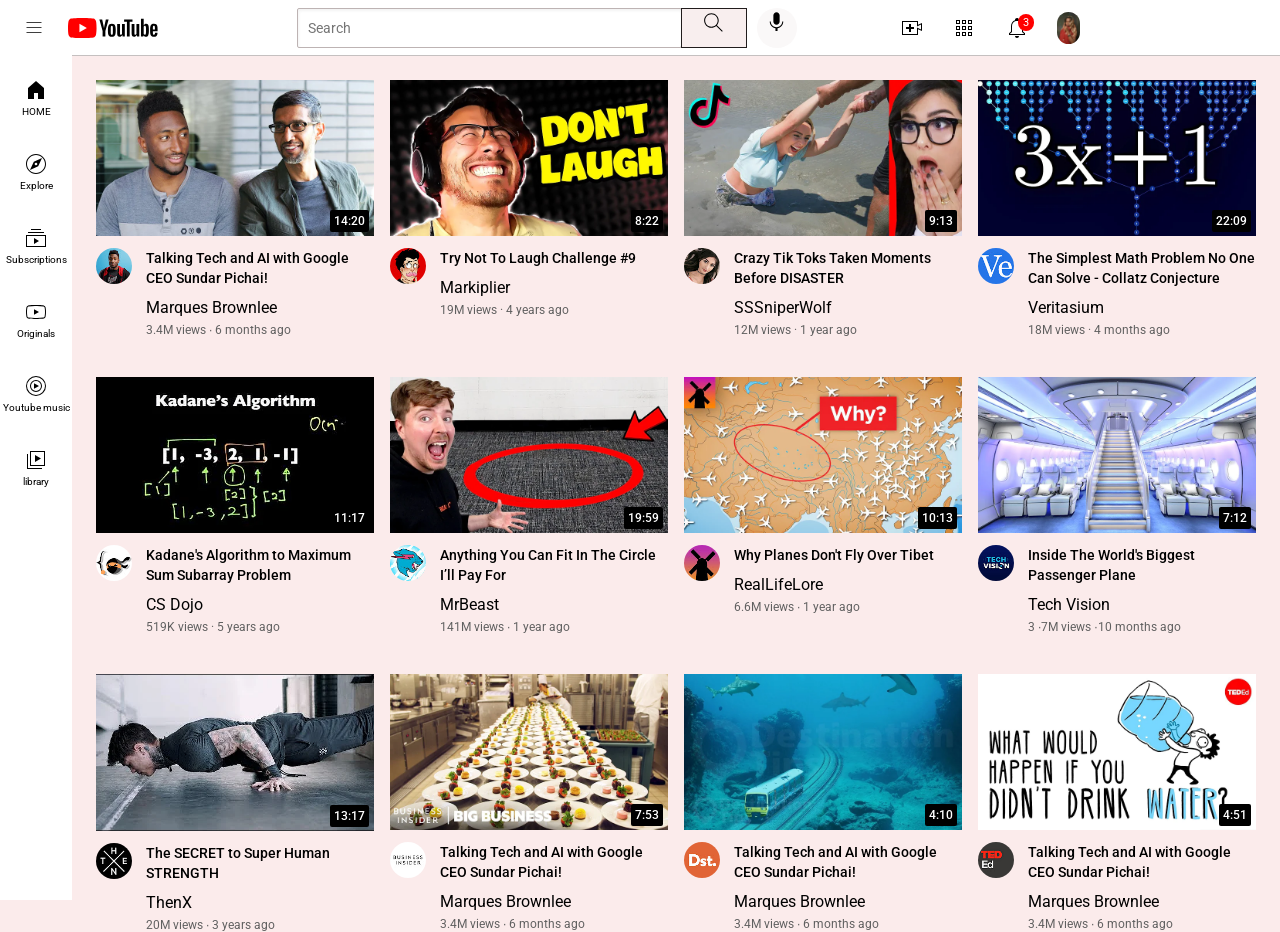
==== index.html @ 26a64274 "Update and rename 01.YoUTUBE.html to index.html" ====
<!DOCTYPE html>
<!--type &enter to bring out html snippet-->
<html lang="en">
<head>
    <meta charset="UTF-8">
    <meta name="viewport" content="width=device-width, initial-scale=1.0">
    <title>Youtube.com clone</title>
    <link rel="preconnect" href="https://fonts.googleapis.com">
<link rel="preconnect" href="https://fonts.gstatic.com" crossorigin>
<link href="https://fonts.googleapis.com/css2?family=Roboto+Condensed:wght@400;700&family=Roboto:wght@400;500;700&display=swap" rel="stylesheet">
<link rel="stylesheet" href="/styles/video.css">
<link rel="stylesheet" href="/styles/gen.css">
<link rel="stylesheet" href="/styles/header.css">
<link rel="stylesheet" href="/styles/sidebar.css">
</head>
<body>
    <div class="header">
        <!--div is used to create container-->
        <div class="left-section">
            <img class="hamburger-menu" src="/icons/hamburger-menu.svg" alt="">
            <img class="notifications" src="/icons/youtube-logo.svg" alt="">
        </div>
        <div class="middle-section">
            <input class="search-bar" type="text" placeholder="Search">
            <!--use class to style-->
        <button class="search-button"><img class="search-icon" src="/icons/search.svg" alt="">
            <div class="tool-tip">Search</div> </button> </button>
    <button class="voice"><img class="voice-icon" src="/icons/voice-search-icon.svg" alt="">
        <div class="tool-tip">Search with voice</div></button>
    
</div>
        <div class="right-section">
           <div class="upload-icon"><img class="upload" src="/icons/upload.svg" alt=""> 
            <div class="tool-tip">Create</div>
        </div> 
            <img class="you-apps" src="/icons/youtube-apps.svg" alt="">
            <div class="note-icon"><img class="notify" src="/icons/notifications.svg" alt=""> 
                
                <div class="note-count" >3</div>
                <div class="tool-tip">notification</div>
            </div>
            
        <img class="my-chan" src="/images/1677268878325.jpg" alt="">
        </div>
        
    </div>
    
    <div class="sidebar">
        <div class="sidebar-link"><img src="/icons/home.svg" alt="">
        <div>HOME</div>
        </div>
        <div class="sidebar-link"><img src="/icons/explore.svg" alt="">
        <div>Explore</div>
        </div>
        <div class="sidebar-link"><img src="/icons/subscriptions.svg" alt="">
        <div>Subscriptions</div>
        </div>
        <div class="sidebar-link"><img src="/icons/originals.svg" alt="">
        <div>Originals</div>
        </div>
        <div class="sidebar-link"><img src="/icons/youtube-music.svg" alt="">
        <div>Youtube music</div>
        </div>
        <div class="sidebar-link"><img src="/icons/library.svg" alt="">
        <div>library</div></div>
    </div>
    <div class="video-grid">
        <div class="video-preview">
            <div class="thumbnail-row">  <img class="thumbnail" src="/thumbnails/thumbnail-1 (1).webp" alt="myself" ;>
<div class="vid-time">14:20</div>
            </div>
            <div class="vid-info-grid">
                <div class="chan-pic"> <img class="profile" src="/channel/channel-1.jpeg" alt="">   </div>
            <div class="vid-info">
                <p class="video-title">Talking Tech and AI with Google CEO Sundar Pichai!</p>
                <p vid-author>Marques Brownlee</p>
                  <p class="vid-stats">3.4M views  &#8729; 6 months ago</p></div></div>
          
             </div> 
             <div class="video-preview">
                <div class="thumbnail-row">  <img class="thumbnail" src="/thumbnails/thumbnail-2.webp" alt="myself" ;>
                    <div class="vid-time2">8:22</div>
                </div>
                <div class="vid-info-grid">
                    <div class="chan-pic"> <img class="profile" src="/channel/channel-2.jpeg" alt="">   </div>
                <div class="vid-info">
                    <p class="video-title">Try Not To Laugh Challenge #9</p>
                    <p vid-author>Markiplier</p>
                      <p class="vid-stats"> 19M views · 4 years ago</p></div></div>
              
                 </div> 
              
                 <div class="video-preview">
                    <div class="thumbnail-row">  <img class="thumbnail" src="/thumbnails/thumbnail-3.webp" alt="myself" ;>
                        <div class="vid-time3">9:13</div>
                    </div>
                    <div class="vid-info-grid">
                        <div class="chan-pic"> <img class="profile" src="/channel/channel-3.jpeg" alt="">   </div>
                    <div class="vid-info">
                        
                        <p class="video-title">
                            Crazy Tik Toks Taken Moments Before DISASTER </p>
                        <p vid-author>SSSniperWolf</p>
                          <p class="vid-stats">12M views · 1 year ago</p></div></div>
                  
                     </div> 
                     <div class="video-preview">
                        <div class="thumbnail-row">  <img class="thumbnail" src="/thumbnails/thumbnail-4.webp" alt="myself" ;>
                            <div class="vid-time4">22:09</div>
                        </div>
                        <div class="vid-info-grid">
                            <div class="chan-pic"> <img class="profile" src="/channel/channel-4.jpeg" alt="">   </div>
                        <div class="vid-info">
                            <p class="video-title">The Simplest Math Problem No One Can Solve - Collatz Conjecture</p>
                            <p vid-author>Veritasium
                                
                               </p>
                              <p class="vid-stats"> 18M views · 4 months ago</p></div></div>
                      
                         </div> 
                         <div class="video-preview">
                            <div class="thumbnail-row">  <img class="thumbnail" src="/thumbnails/thumbnail-5.webp" alt="myself" ;>
                                <div class="vid-time5">11:17</div>
                            </div>
                            <div class="vid-info-grid">
                                <div class="chan-pic"> <img class="profile" src="/channel/channel-5.jpeg" alt="">   </div>
                                <div class="vid-info">
                                    <p class="video-title">Kadane's Algorithm to Maximum Sum Subarray Problem

                                       
                                        
                                       </p>
                                    <p vid-author> CS Dojo</p>
                                      <p class="vid-stats"> 519K views · 5 years ago</p></div></div>
                              
                                 </div> 
                                 <div class="video-preview">
                                    <div class="thumbnail-row">  <img class="thumbnail" src="/thumbnails/thumbnail-6.webp" alt="myself" ;>
                                        <div class="vid-time6">19:59</div>
                                    </div>
                                    <div class="vid-info-grid">
                                        <div class="chan-pic"> <img class="profile" src="/channel/channel-6.jpeg" alt="">   </div>
                                    <div class="vid-info">
                                        <p class=" video-title"> Anything You Can Fit In The Circle I&#146;ll Pay For

                                            
                                            
                                    </p>
                                        <p vid-author>MrBeast</p>
                                          <p class="vid-stats">141M views &#8729; 1 year ago </p></div></div>
                                 </div>
                                          <div class="video-preview">
                                            <div class="thumbnail-row">  <img class="thumbnail" src="/thumbnails/thumbnail-7.webp" alt="myself" ;>
                                                <div class="vid-time7">10:13</div>
                                            </div>
                                            <div class="vid-info-grid">
                                                <div class="chan-pic"> <img class="profile" src="/channel/channel-7.jpeg" alt="">   </div>
                                            <div class="vid-info">
                                                <p class="video-title">
                                                    Why Planes Don't Fly Over Tibet</p>
                                                <p vid-author> RealLifeLore</p>
                                                  <p class="vid-stats">
                                                    
                                                    6.6M views &#8729; 1 year ago </p></div></div>
                                          
                                             </div> 
                                             <div class="video-preview">
                                                <div class="thumbnail-row">  <img class="thumbnail" src="/thumbnails/thumbnail-8.webp" alt="myself" ;>
                                                    <div class="vid-time8">7:12</div>
                                                </div>
                                                <div class="vid-info-grid">
                                                    <div class="chan-pic"> <img class="profile" src="/channel/channel-8.jpeg" alt="">   </div>
                                                    <div class="vid-info">
                                                        <p class="video-title">Inside The World's Biggest Passenger Plane

                                                            
                                                            
                                                           </p>
                                                            <p vid-author>Tech Vision</p>
                                                          <p class="vid-stats"> 3 &#8729;7M views &#8729;10 months ago </p></div></div>
                                                  
                                                     </div> 
                                                     <div class="video-preview">
                                                        <div class="thumbnail-row">  <img class="thumbnail" src="/thumbnails/thumbnail-9.webp" alt="myself" ;>
                                                            <div class="vid-time9">13:17</div>
                                                        </div>
                                                        <div class="vid-info-grid">
                                                            <div class="chan-pic"> <img class="profile" src="/channel/channel-9.jpeg" alt="">   </div>
                                                        <div class="vid-info">
                                                            <p class="video-title">
                                                                The SECRET to Super Human STRENGTH</p>
                                                            
                                                            <p vid-author>ThenX</p>
                                                              <p class="vid-stats">20M views &#8729;  3 years ago </p></div> </div>
                                                     </div>
                                                              <div class="video-preview">
                                                                <div class="thumbnail-row">  <img class="thumbnail" src="/thumbnails/thumbnail-10.webp" alt="myself" ;>
                                                                    <div class="vid-time10">7:53</div>
                                                                </div>
                                                                <div class="vid-info-grid">
                                                                    <div class="chan-pic"> <img class="profile" src="/channel/channel-10.jpeg" alt="">   </div>
                                                                <div class="vid-info">
                                                                    <p class="video-title">Talking Tech and AI with Google CEO Sundar Pichai!</p>
                                                                    <p vid-author>Marques Brownlee</p>
                                                                      <p class="vid-stats">3.4M views  &#8729; 6 months ago</p></div></div>
                                                              
                                                                 </div> 
                                                                 <div class="video-preview">
                                                                    <div class="thumbnail-row">  <img class="thumbnail" src="/thumbnails/thumbnail-11.webp" alt="myself" ;>
                                                                        <div class="vid-time11">4:10</div>
                                                                    </div>
                                                                    <div class="vid-info-grid">
                                                                        <div class="chan-pic"> <img class="profile" src="/channel/channel-11.jpeg" alt="">   </div>
                                                                        <div class="vid-info">
                                                                            <p class="video-title">Talking Tech and AI with Google CEO Sundar Pichai!</p>
                                                                            <p vid-author>Marques Brownlee</p>
                                                                              <p class="vid-stats">3.4M views  &#8729; 6 months ago</p></div></div>
                                                                      
                                                                         </div> 
                                                                         <div class="video-preview">
                                                                            <div class="thumbnail-row">  <img class="thumbnail" src="/thumbnails/thumbnail-12.webp" alt="myself" ;>
                                                                                <div class="vid-time12">4:51</div>
                                                                            </div>
                                                                            <div class="vid-info-grid">
                                                                                <div class="chan-pic"> <img class="profile" src="/channel/channel-12.jpeg" alt="">   </div>
                                                                            <div class="vid-info">
                                                                                <p class="video-title">Talking Tech and AI with Google CEO Sundar Pichai!</p>
                                                                                <p vid-author>Marques Brownlee</p>
                                                                                  <p class="vid-stats">3.4M views  &#8729; 6 months ago</p></div></div>
                                                                          
                                     </div> 
    </div>
 
                    
</body>
</html>
---- styles/video.css ----
.thumbnail {
    width: 100%;
}

.profile {
    width: 36px;
    border-radius: 40px;
}

.video-title {
    margin-top: 0px;
    font-size: 14px;
    font-weight: 500;
    line-height: 20px;
    margin-bottom: 10px;
}
.thumbnail-row {
    margin-bottom: 12px;
    position: relative;
    margin-bottom: 8px;
}

.vid-author,
.vid-stats {
font-size: 12px;
    color:rgb(96, 96, 96) ;
}

.vid-stats {
    margin-top: 6px;
}
.vid-info-grid {
    display: grid;
    grid-template-columns: 50px 1fr;
}
.video-grid {
    display: grid;
    grid-template-columns: 1fr 1fr 1fr;
    column-gap: 16px;
row-gap: 40px;
}

@media (max-width: 750px) {
    .video-grid {
grid-template-columns: 1fr 1fr;
    }
}
@media (min-width: 751px) and (max-width: 999px) {
    .video-grid {
grid-template-columns: 1fr 1fr 1fr;
    }
}
@media (min-width: 1000px) {
    .video-grid {
grid-template-columns: 1fr 1fr 1fr 1fr;
    }
}

.vid-time {
    background-color: black;
    color: white;
    position: absolute;
    bottom: 8px;
    right: 5px;
    font-family: Roboto, Arial;
    font-size: 12px;
    font-weight: 500;
   padding: 4px;
    border-radius: 2px;
}
.vid-time2 {
    background-color: black;
    color: white;
    position: absolute;
    bottom: 8px;
    right: 5px;
    font-family: Roboto, Arial;
    font-size: 12px;
    font-weight: 500;
    padding-left: 4px;
    padding-top: 4px;
    padding-right: 4px;
    padding-bottom: 4px;
    border-radius: 2px;
}
.vid-time3 {
    background-color: black;
    color: white;
    position: absolute;
    bottom: 8px;
    right: 5px;
    font-family: Roboto, Arial;
    font-size: 12px;
    font-weight: 500;
    padding-left: 4px;
    padding-top: 4px;
    padding-right: 4px;
    padding-bottom: 4px;
    border-radius: 2px;
}
.vid-time4 {
    background-color: black;
    color: white;
    position: absolute;
    bottom: 8px;
    right: 5px;
    font-family: Roboto, Arial;
    font-size: 12px;
    font-weight: 500;
    padding-left: 4px;
    padding-top: 4px;
    padding-right: 4px;
    padding-bottom: 4px;
    border-radius: 2px;
}
.vid-time5 {
    background-color: black;
    color: white;
    position: absolute;
    bottom: 8px;
    right: 5px;
    font-family: Roboto, Arial;
    font-size: 12px;
    font-weight: 500;
    padding-left: 4px;
    padding-top: 4px;
    padding-right: 4px;
    padding-bottom: 4px;
    border-radius: 2px;
}
.vid-time6 {
    background-color: black;
    color: white;
    position: absolute;
    bottom: 8px;
    right: 5px;
    font-family: Roboto, Arial;
    font-size: 12px;
    font-weight: 500;
    padding-left: 4px;
    padding-top: 4px;
    padding-right: 4px;
    padding-bottom: 4px;
    border-radius: 2px;
}
.vid-time7 {
    background-color: black;
    color: white;
    position: absolute;
    bottom: 8px;
    right: 5px;
    font-family: Roboto, Arial;
    font-size: 12px;
    font-weight: 500;
    padding-left: 4px;
    padding-top: 4px;
    padding-right: 4px;
    padding-bottom: 4px;
    border-radius: 2px;
}
.vid-time8 {
    background-color: black;
    color: white;
    position: absolute;
    bottom: 8px;
    right: 5px;
    font-family: Roboto, Arial;
    font-size: 12px;
    font-weight: 500;
    padding-left: 4px;
    padding-top: 4px;
    padding-right: 4px;
    padding-bottom: 4px;
    border-radius: 2px;
}
.vid-time9 {
    background-color: black;
    color: white;
    position: absolute;
    bottom: 8px;
    right: 5px;
    font-family: Roboto, Arial;
    font-size: 12px;
    font-weight: 500;
    padding-left: 4px;
    padding-top: 4px;
    padding-right: 4px;
    padding-bottom: 4px;
    border-radius: 2px;
}
.vid-time10 {
    background-color: black;
    color: white;
    position: absolute;
    bottom: 8px;
    right: 5px;
    font-family: Roboto, Arial;
    font-size: 12px;
    font-weight: 500;
    padding-left: 4px;
    padding-top: 4px;
    padding-right: 4px;
    padding-bottom: 4px;
    border-radius: 2px;
}
.vid-time11 {
    background-color: black;
    color: white;
    position: absolute;
    bottom: 8px;
    right: 5px;
    font-family: Roboto, Arial;
    font-size: 12px;
    font-weight: 500;
    padding-left: 4px;
    padding-top: 4px;
    padding-right: 4px;
    padding-bottom: 4px;
    border-radius: 2px;
}
.vid-time12 {
    background-color: black;
    color: white;
    position: absolute;
    bottom: 8px;
    right: 5px;
    font-family: Roboto, Arial;
    font-size: 12px;
    font-weight: 500;
    padding-left: 4px;
    padding-top: 4px;
    padding-right: 4px;
    padding-bottom: 4px;
    border-radius: 2px;
}
---- styles/gen.css ----
p {
    font-family: ROBOTO, Arial;
    margin-top: 0px;
    margin-bottom: 0px;
}
body {
    /*This style is inherited*/
    margin: 0px;
    padding-top: 80px;
    padding-left: 96px;
    padding-right: 24px;
    background-color: rgb(251, 235, 235);
}
---- styles/header.css ----
.header {
    height: 55px;
    display: flex;
    flex-direction: row;
    justify-content: space-between;
    position: fixed;
    top: 0px;
    left: 0px;
    right: 0px;
    /*objects with a higher z-index will be placed on object with a lower z-index*/
    z-index: 100px;
    background-color: white;
    border-bottom-width:1px ;
    border-bottom-style:solid ;
    border-bottom-color:rgb(197, 192, 192) ;
}
.left-section {

    display: flex;
    align-items: center;
}
.middle-section {
    display: flex;
    
    flex: 1;
    
    align-items: center;
    margin-left: 70px;
    margin-right: 35px;
    max-width: 500px;
}
.right-section {
    margin-right: 200px;
    width: 180px;
    display: flex;
    align-items: center;
    justify-content: space-between;
    /*flex shrink prevents the items from shrinking*/
    flex-shrink: 0;
}
.hamburger-menu {
height: 20px;
margin-left: 24px;
margin-right: 24px;
}
.notifications {
height: 20px;
}
.search-icon {
    
    height: 25px ;
    
}
.search-bar {
    flex: 1;
    height: 36px;
    padding-left: 10px;
    font-size: 16px;
    width: 0;
    border: 1px solid #bdb3b3;;
    
    border-radius: 2px;
    box-shadow: inset 1px 2px 3px rgba(0, 0, 0, 0.05);
}
.search-bar::placeholder {
    font-family: Roboto, Arial;
    font-size: 14px;
}
.search-button {
    height: 40px;
    width: 66px;
    background-color: rgb(248, 238, 238);
    border-style: solid;
    border-width: 1px;
    border-color: rgb(33, 28, 28);
    margin-left: -1px;
    margin-right: 10px;
    position: relative;
}
.search-button,
.voice,
.upload-icon,
.note-icon {
    display: flex;
    justify-content: center;
    align-items: centre;
    position: relative;}

.search-button .tool-tip,
.voice .tool-tip,
.upload-icon .tool-tip, 
.note-icon .tool-tip{
    font-family: Roboto,Arial;
    position: absolute;
    background-color: grey;
    color: white;
    top: 70%;
    padding-top: 4px;
    padding-left: 8px;
    padding-right: 8px;
    padding-bottom: 4px;
    border-radius: 4px;
    font-size: 12px;
    bottom: -30pxs;
    opacity: 0;
    transition: opacity 0.15s;
    pointer-events: none;
    white-space: nowrap;
}
.search-button:hover .tool-tip,
.voice:hover .tool-tip,
.upload-icon:hover .tool-tip,
.note-icon:hover .tool-tip {
    opacity: 1;
}


.voice {
 height: 40px;
    width: 40px;
    border-radius: 20px;
    border: none;
    background-color: rgb(250, 248, 248);
    position: relative;
    
}
.voice-icon {
    height: 25px;
    
    
}
.upload {
    height:24px ;
}
.you-apps {
    height: 24px;
}
.notify {
    height: 24px;
}
.note-icon {
    position: relative;
}
.note-count {
    position: absolute;
    top: -2px;
    right: -5px;
    background-color: red;
    color: white;
    font-family: Roboto, Arial;
    font-size: 11px;
    padding-bottom: 2px;
    border-radius: 10px;
    padding-left: 5px;
    padding-right: 5px;
    padding-top: 2px;
}
.my-chan {
    height: 32px;
    border-radius: 16px;
}
---- styles/sidebar.css ----
.sidebar {
    position: fixed;
    top: 55px;
    bottom: 0;
    left: 0;
    background-color: white;
    width: 72px;
    z-index: 200px;
    padding-top: 5px;
}
.sidebar-link {
    display: flex;
    height: 74px;
    justify-content: center;
    align-items: center;
    flex-direction: column;
    cursor: pointer;
    
}
.sidebar-link:hover {
    background-color: rgb(246, 238, 238);
}
.sidebar-link img {
    height: 24px;
    margin-bottom: 4px;
}
.sidebar-link div {
    font-size: 10px;
    font-family: Roboto, Arial;
   
}
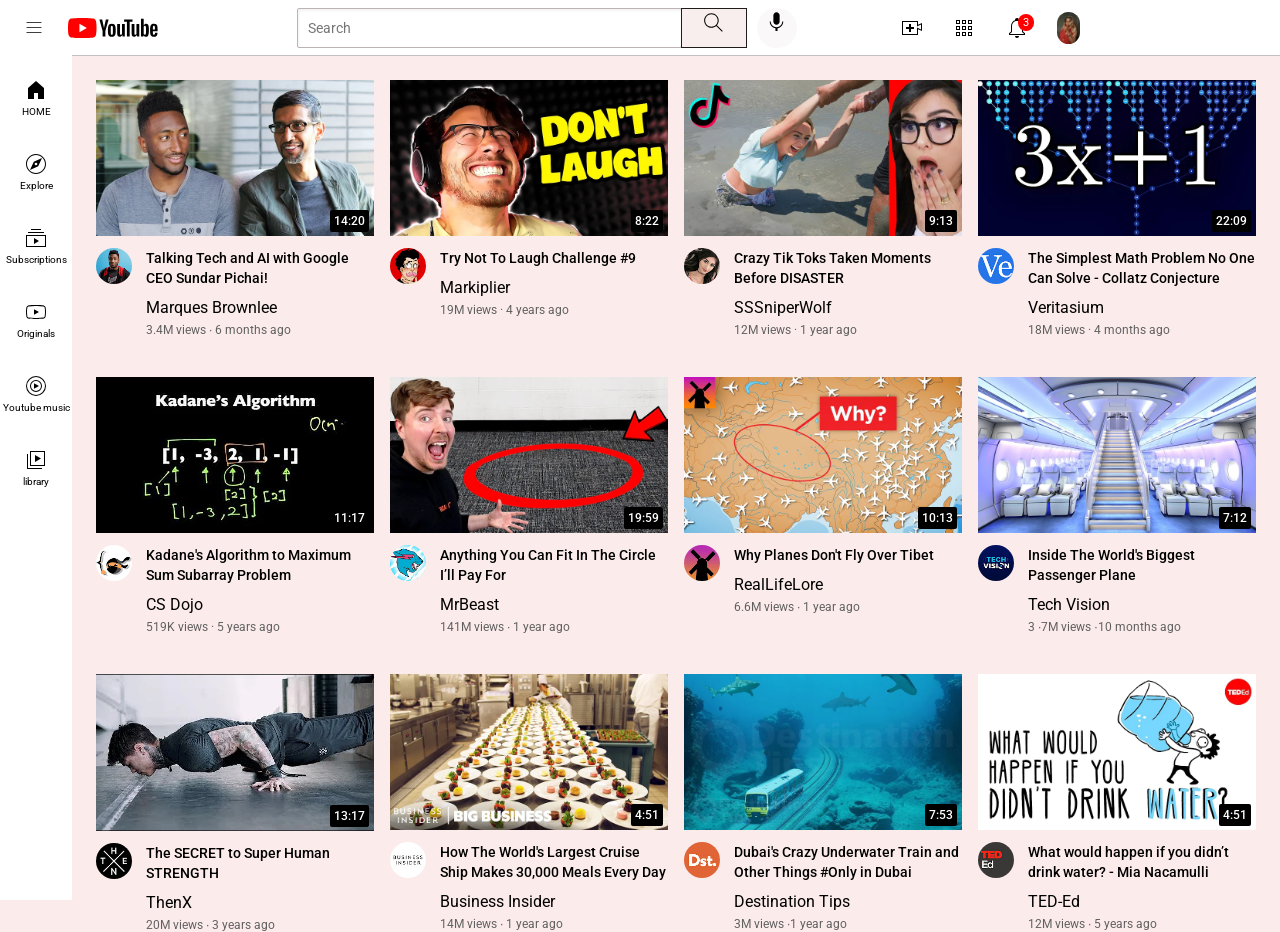
==== commit b97803e6: "Add files via upload" ====
--- a/index.html
+++ b/index.html
@@ -8,69 +8,72 @@
     <link rel="preconnect" href="https://fonts.googleapis.com">
 <link rel="preconnect" href="https://fonts.gstatic.com" crossorigin>
 <link href="https://fonts.googleapis.com/css2?family=Roboto+Condensed:wght@400;700&family=Roboto:wght@400;500;700&display=swap" rel="stylesheet">
-<link rel="stylesheet" href="/styles/video.css">
-<link rel="stylesheet" href="/styles/gen.css">
-<link rel="stylesheet" href="/styles/header.css">
-<link rel="stylesheet" href="/styles/sidebar.css">
+<link rel="stylesheet" href="styles/video.css">
+<link rel="stylesheet" href="styles/gen.css">
+<link rel="stylesheet" href="styles/header.css">
+<link rel="stylesheet" href="styles/sidebar.css">
 </head>
 <body>
     <div class="header">
         <!--div is used to create container-->
         <div class="left-section">
-            <img class="hamburger-menu" src="/icons/hamburger-menu.svg" alt="">
-            <img class="notifications" src="/icons/youtube-logo.svg" alt="">
+            <img class="hamburger-menu" src="icons/hamburger-menu.svg" alt="">
+            <img class="notifications" src="icons/youtube-logo.svg" alt="">
         </div>
         <div class="middle-section">
             <input class="search-bar" type="text" placeholder="Search">
             <!--use class to style-->
-        <button class="search-button"><img class="search-icon" src="/icons/search.svg" alt="">
+        <button class="search-button"><img class="search-icon" src="icons/search.svg" alt="">
             <div class="tool-tip">Search</div> </button> </button>
-    <button class="voice"><img class="voice-icon" src="/icons/voice-search-icon.svg" alt="">
+    <button class="voice"><img class="voice-icon" src="icons/voice-search-icon.svg" alt="">
         <div class="tool-tip">Search with voice</div></button>
     
 </div>
         <div class="right-section">
-           <div class="upload-icon"><img class="upload" src="/icons/upload.svg" alt=""> 
+           <div class="upload-icon"><img class="upload" src="icons/upload.svg" alt=""> 
             <div class="tool-tip">Create</div>
         </div> 
-            <img class="you-apps" src="/icons/youtube-apps.svg" alt="">
-            <div class="note-icon"><img class="notify" src="/icons/notifications.svg" alt=""> 
+           <div class="su-apps">
+            <img class="you-apps" src="icons/youtube-apps.svg" alt="">
+            <div class="tool-tip">Youtube apps</div>
+           </div> 
+            <div class="note-icon"><img class="notify" src="icons/notifications.svg" alt=""> 
                 
                 <div class="note-count" >3</div>
                 <div class="tool-tip">notification</div>
             </div>
             
-        <img class="my-chan" src="/images/1677268878325.jpg" alt="">
+        <img class="my-chan" src="images/1677268878325.jpg" alt="">
         </div>
         
     </div>
     
     <div class="sidebar">
-        <div class="sidebar-link"><img src="/icons/home.svg" alt="">
+        <div class="sidebar-link"><img src="icons/home.svg" alt="">
         <div>HOME</div>
         </div>
-        <div class="sidebar-link"><img src="/icons/explore.svg" alt="">
+        <div class="sidebar-link"><img src="icons/explore.svg" alt="">
         <div>Explore</div>
         </div>
-        <div class="sidebar-link"><img src="/icons/subscriptions.svg" alt="">
+        <div class="sidebar-link"><img src="icons/subscriptions.svg" alt="">
         <div>Subscriptions</div>
         </div>
-        <div class="sidebar-link"><img src="/icons/originals.svg" alt="">
+        <div class="sidebar-link"><img src="icons/originals.svg" alt="">
         <div>Originals</div>
         </div>
-        <div class="sidebar-link"><img src="/icons/youtube-music.svg" alt="">
+        <div class="sidebar-link"><img src="icons/youtube-music.svg" alt="">
         <div>Youtube music</div>
         </div>
-        <div class="sidebar-link"><img src="/icons/library.svg" alt="">
+        <div class="sidebar-link"><img src="icons/library.svg" alt="">
         <div>library</div></div>
     </div>
     <div class="video-grid">
         <div class="video-preview">
-            <div class="thumbnail-row">  <img class="thumbnail" src="/thumbnails/thumbnail-1 (1).webp" alt="myself" ;>
+            <div class="thumbnail-row">  <img class="thumbnail" src="thumbnails/thumbnail-1 (1).webp" alt="myself" ;>
 <div class="vid-time">14:20</div>
             </div>
             <div class="vid-info-grid">
-                <div class="chan-pic"> <img class="profile" src="/channel/channel-1.jpeg" alt="">   </div>
+                <div class="chan-pic"> <img class="profile" src="channel/channel-1.jpeg" alt="">   </div>
             <div class="vid-info">
                 <p class="video-title">Talking Tech and AI with Google CEO Sundar Pichai!</p>
                 <p vid-author>Marques Brownlee</p>
@@ -78,11 +81,11 @@
           
              </div> 
              <div class="video-preview">
-                <div class="thumbnail-row">  <img class="thumbnail" src="/thumbnails/thumbnail-2.webp" alt="myself" ;>
+                <div class="thumbnail-row">  <img class="thumbnail" src="thumbnails/thumbnail-2.webp" alt="myself" ;>
                     <div class="vid-time2">8:22</div>
                 </div>
                 <div class="vid-info-grid">
-                    <div class="chan-pic"> <img class="profile" src="/channel/channel-2.jpeg" alt="">   </div>
+                    <div class="chan-pic"> <img class="profile" src="channel/channel-2.jpeg" alt="">   </div>
                 <div class="vid-info">
                     <p class="video-title">Try Not To Laugh Challenge #9</p>
                     <p vid-author>Markiplier</p>
@@ -91,11 +94,11 @@
                  </div> 
               
                  <div class="video-preview">
-                    <div class="thumbnail-row">  <img class="thumbnail" src="/thumbnails/thumbnail-3.webp" alt="myself" ;>
+                    <div class="thumbnail-row">  <img class="thumbnail" src="thumbnails/thumbnail-3.webp" alt="myself" ;>
                         <div class="vid-time3">9:13</div>
                     </div>
                     <div class="vid-info-grid">
-                        <div class="chan-pic"> <img class="profile" src="/channel/channel-3.jpeg" alt="">   </div>
+                        <div class="chan-pic"> <img class="profile" src="channel/channel-3.jpeg" alt="">   </div>
                     <div class="vid-info">
                         
                         <p class="video-title">
@@ -105,11 +108,11 @@
                   
                      </div> 
                      <div class="video-preview">
-                        <div class="thumbnail-row">  <img class="thumbnail" src="/thumbnails/thumbnail-4.webp" alt="myself" ;>
+                        <div class="thumbnail-row">  <img class="thumbnail" src="thumbnails/thumbnail-4.webp" alt="myself" ;>
                             <div class="vid-time4">22:09</div>
                         </div>
                         <div class="vid-info-grid">
-                            <div class="chan-pic"> <img class="profile" src="/channel/channel-4.jpeg" alt="">   </div>
+                            <div class="chan-pic"> <img class="profile" src="channel/channel-4.jpeg" alt="">   </div>
                         <div class="vid-info">
                             <p class="video-title">The Simplest Math Problem No One Can Solve - Collatz Conjecture</p>
                             <p vid-author>Veritasium
@@ -119,11 +122,11 @@
                       
                          </div> 
                          <div class="video-preview">
-                            <div class="thumbnail-row">  <img class="thumbnail" src="/thumbnails/thumbnail-5.webp" alt="myself" ;>
+                            <div class="thumbnail-row">  <img class="thumbnail" src="thumbnails/thumbnail-5.webp" alt="myself" ;>
                                 <div class="vid-time5">11:17</div>
                             </div>
                             <div class="vid-info-grid">
-                                <div class="chan-pic"> <img class="profile" src="/channel/channel-5.jpeg" alt="">   </div>
+                                <div class="chan-pic"> <img class="profile" src="channel/channel-5.jpeg" alt="">   </div>
                                 <div class="vid-info">
                                     <p class="video-title">Kadane's Algorithm to Maximum Sum Subarray Problem
 
@@ -135,11 +138,11 @@
                               
                                  </div> 
                                  <div class="video-preview">
-                                    <div class="thumbnail-row">  <img class="thumbnail" src="/thumbnails/thumbnail-6.webp" alt="myself" ;>
+                                    <div class="thumbnail-row">  <img class="thumbnail" src="thumbnails/thumbnail-6.webp" alt="myself" ;>
                                         <div class="vid-time6">19:59</div>
                                     </div>
                                     <div class="vid-info-grid">
-                                        <div class="chan-pic"> <img class="profile" src="/channel/channel-6.jpeg" alt="">   </div>
+                                        <div class="chan-pic"> <img class="profile" src="channel/channel-6.jpeg" alt="">   </div>
                                     <div class="vid-info">
                                         <p class=" video-title"> Anything You Can Fit In The Circle I&#146;ll Pay For
 
@@ -150,11 +153,11 @@
                                           <p class="vid-stats">141M views &#8729; 1 year ago </p></div></div>
                                  </div>
                                           <div class="video-preview">
-                                            <div class="thumbnail-row">  <img class="thumbnail" src="/thumbnails/thumbnail-7.webp" alt="myself" ;>
+                                            <div class="thumbnail-row">  <img class="thumbnail" src="thumbnails/thumbnail-7.webp" alt="myself" ;>
                                                 <div class="vid-time7">10:13</div>
                                             </div>
                                             <div class="vid-info-grid">
-                                                <div class="chan-pic"> <img class="profile" src="/channel/channel-7.jpeg" alt="">   </div>
+                                                <div class="chan-pic"> <img class="profile" src="channel/channel-7.jpeg" alt="">   </div>
                                             <div class="vid-info">
                                                 <p class="video-title">
                                                     Why Planes Don't Fly Over Tibet</p>
@@ -165,11 +168,11 @@
                                           
                                              </div> 
                                              <div class="video-preview">
-                                                <div class="thumbnail-row">  <img class="thumbnail" src="/thumbnails/thumbnail-8.webp" alt="myself" ;>
+                                                <div class="thumbnail-row">  <img class="thumbnail" src="thumbnails/thumbnail-8.webp" alt="myself" ;>
                                                     <div class="vid-time8">7:12</div>
                                                 </div>
                                                 <div class="vid-info-grid">
-                                                    <div class="chan-pic"> <img class="profile" src="/channel/channel-8.jpeg" alt="">   </div>
+                                                    <div class="chan-pic"> <img class="profile" src="channel/channel-8.jpeg" alt="">   </div>
                                                     <div class="vid-info">
                                                         <p class="video-title">Inside The World's Biggest Passenger Plane
 
@@ -181,11 +184,11 @@
                                                   
                                                      </div> 
                                                      <div class="video-preview">
-                                                        <div class="thumbnail-row">  <img class="thumbnail" src="/thumbnails/thumbnail-9.webp" alt="myself" ;>
+                                                        <div class="thumbnail-row">  <img class="thumbnail" src="thumbnails/thumbnail-9.webp" alt="myself" ;>
                                                             <div class="vid-time9">13:17</div>
                                                         </div>
                                                         <div class="vid-info-grid">
-                                                            <div class="chan-pic"> <img class="profile" src="/channel/channel-9.jpeg" alt="">   </div>
+                                                            <div class="chan-pic"> <img class="profile" src="channel/channel-9.jpeg" alt="">   </div>
                                                         <div class="vid-info">
                                                             <p class="video-title">
                                                                 The SECRET to Super Human STRENGTH</p>
@@ -194,43 +197,52 @@
                                                               <p class="vid-stats">20M views &#8729;  3 years ago </p></div> </div>
                                                      </div>
                                                               <div class="video-preview">
-                                                                <div class="thumbnail-row">  <img class="thumbnail" src="/thumbnails/thumbnail-10.webp" alt="myself" ;>
-                                                                    <div class="vid-time10">7:53</div>
+                                                                <div class="thumbnail-row">  <img class="thumbnail" src="thumbnails/thumbnail-10.webp" alt="myself" ;>
+                                                                    <div class="vid-time10">4:51</div>
                                                                 </div>
                                                                 <div class="vid-info-grid">
-                                                                    <div class="chan-pic"> <img class="profile" src="/channel/channel-10.jpeg" alt="">   </div>
+                                                                    <div class="chan-pic"> <img class="profile" src="channel/channel-10.jpeg" alt="">   </div>
                                                                 <div class="vid-info">
-                                                                    <p class="video-title">Talking Tech and AI with Google CEO Sundar Pichai!</p>
-                                                                    <p vid-author>Marques Brownlee</p>
-                                                                      <p class="vid-stats">3.4M views  &#8729; 6 months ago</p></div></div>
+                                                                    <p class="video-title">How The World's Largest Cruise Ship Makes 30,000 Meals Every Day
+
+                                                                        
+                                                                         </p>
+                                                                    <p vid-author>Business Insider</p>
+                                                                      <p class="vid-stats">14M  views  &#8729; 1 year ago</p></div></div>
                                                               
                                                                  </div> 
                                                                  <div class="video-preview">
-                                                                    <div class="thumbnail-row">  <img class="thumbnail" src="/thumbnails/thumbnail-11.webp" alt="myself" ;>
-                                                                        <div class="vid-time11">4:10</div>
+                                                                    <div class="thumbnail-row">  <img class="thumbnail" src="thumbnails/thumbnail-11.webp" alt="myself" ;>
+                                                                        <div class="vid-time11">7:53</div>
                                                                     </div>
                                                                     <div class="vid-info-grid">
-                                                                        <div class="chan-pic"> <img class="profile" src="/channel/channel-11.jpeg" alt="">   </div>
+                                                                        <div class="chan-pic"> <img class="profile" src="channel/channel-11.jpeg" alt="">   </div>
                                                                         <div class="vid-info">
-                                                                            <p class="video-title">Talking Tech and AI with Google CEO Sundar Pichai!</p>
-                                                                            <p vid-author>Marques Brownlee</p>
-                                                                              <p class="vid-stats">3.4M views  &#8729; 6 months ago</p></div></div>
+                                                                            <p class="video-title">Dubai's Crazy Underwater Train and Other Things #Only in Dubai
+   
+                                                                     </p>
+                                                                            <p vid-author>Destination Tips</p>
+                                                                              <p class="vid-stats">3M  views  &#8729;1 year ago </p></div></div>
                                                                       
                                                                          </div> 
                                                                          <div class="video-preview">
-                                                                            <div class="thumbnail-row">  <img class="thumbnail" src="/thumbnails/thumbnail-12.webp" alt="myself" ;>
+                                                                            <div class="thumbnail-row">  <img class="thumbnail" src="thumbnails/thumbnail-12.webp" alt="myself" ;>
                                                                                 <div class="vid-time12">4:51</div>
                                                                             </div>
                                                                             <div class="vid-info-grid">
-                                                                                <div class="chan-pic"> <img class="profile" src="/channel/channel-12.jpeg" alt="">   </div>
+                                                                                <div class="chan-pic"> <img class="profile" src="channel/channel-12.jpeg" alt="">   </div>
                                                                             <div class="vid-info">
-                                                                                <p class="video-title">Talking Tech and AI with Google CEO Sundar Pichai!</p>
-                                                                                <p vid-author>Marques Brownlee</p>
-                                                                                  <p class="vid-stats">3.4M views  &#8729; 6 months ago</p></div></div>
+                                                                                <p class="video-title">What would happen if you didn’t drink water? - Mia Nacamulli</p>
+
+                                                                                    
+                                                                                    <p vid-author>TED-Ed</p>
+                                                                                  <p class="vid-stats">12M views  &#8729; 5 years ago</p></div></div>
+                                                                                  
+                                                                                
                                                                           
                                      </div> 
     </div>
  
                     
 </body>
-</html>
+</html>
--- a/styles/header.css
+++ b/styles/header.css
@@ -80,7 +80,8 @@
 .search-button,
 .voice,
 .upload-icon,
-.note-icon {
+.note-icon,
+.su-apps {
     display: flex;
     justify-content: center;
     align-items: centre;
@@ -88,6 +89,7 @@
 
 .search-button .tool-tip,
 .voice .tool-tip,
+.su-apps .tool-tip,
 .upload-icon .tool-tip, 
 .note-icon .tool-tip{
     font-family: Roboto,Arial;
@@ -109,6 +111,7 @@
 }
 .search-button:hover .tool-tip,
 .voice:hover .tool-tip,
+.su-apps:hover .tool-tip,
 .upload-icon:hover .tool-tip,
 .note-icon:hover .tool-tip {
     opacity: 1;
